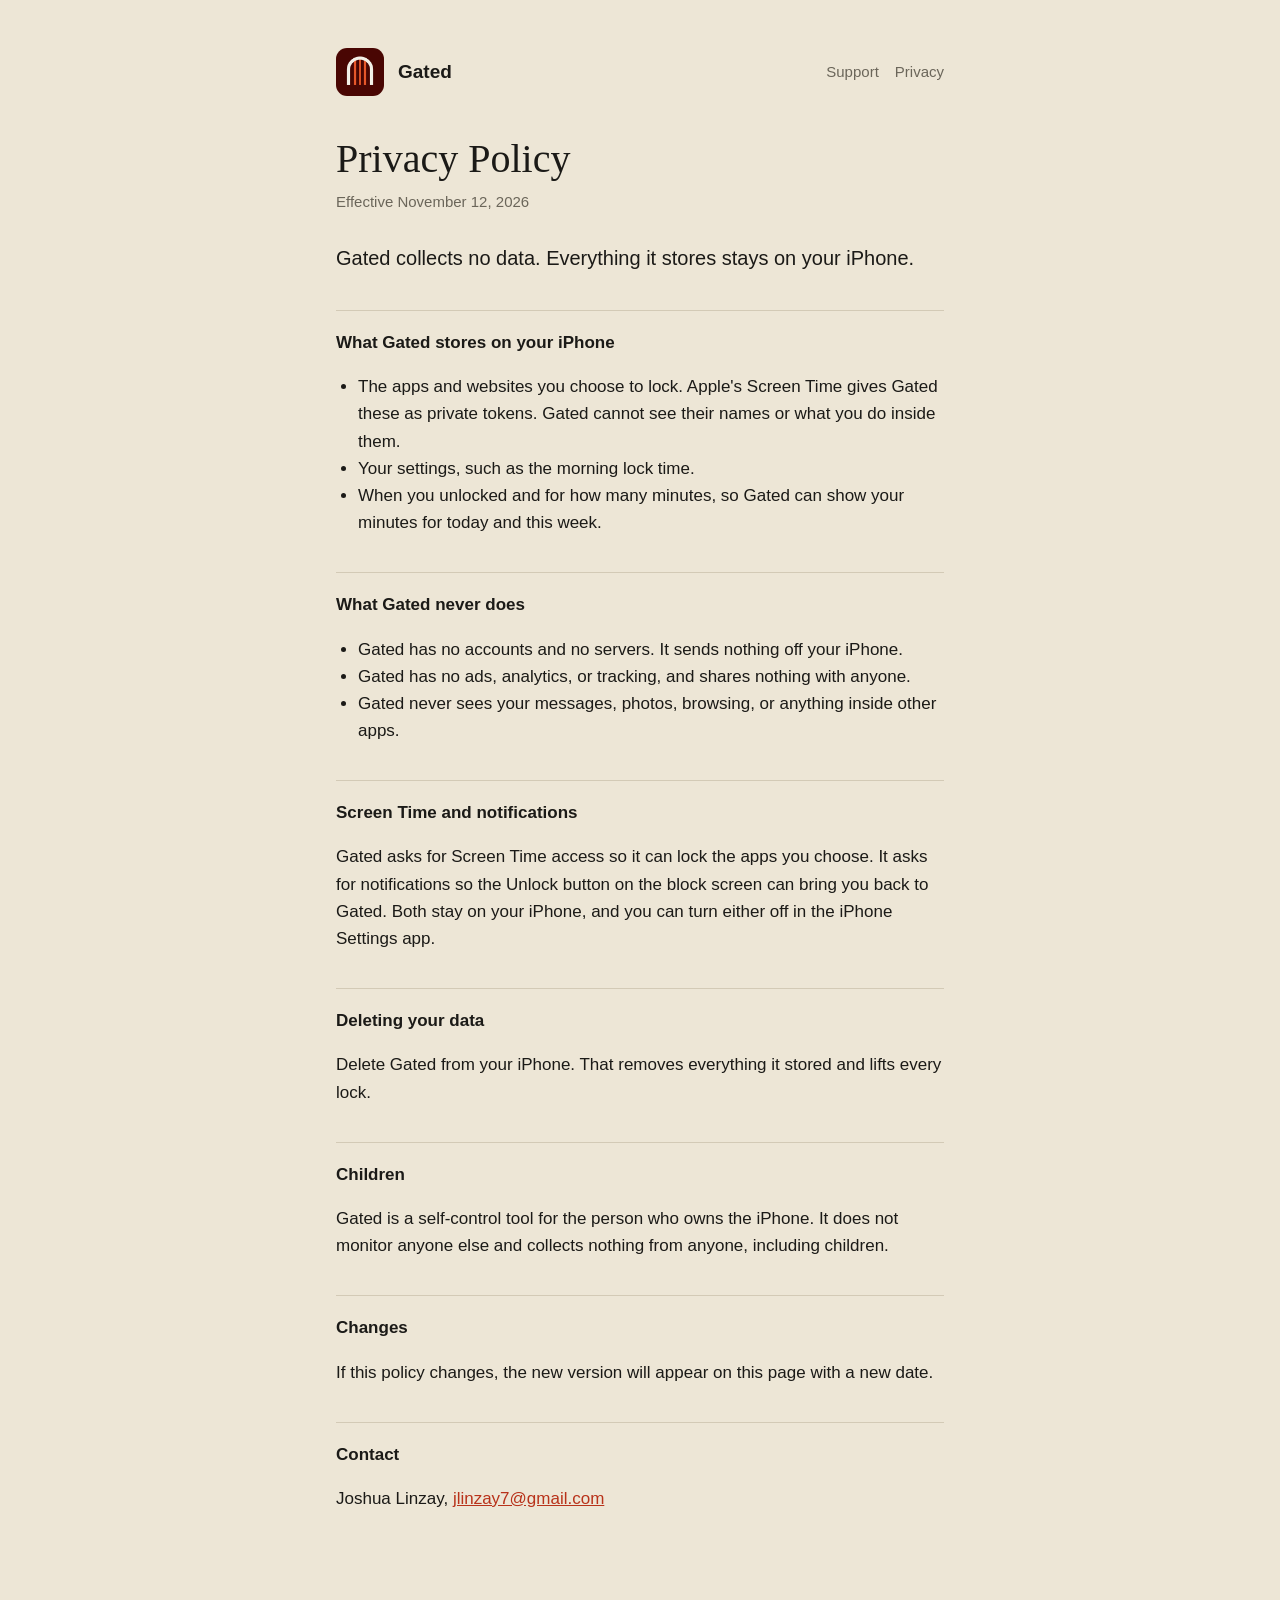
==== privacy.html @ f430f435 "Gated landing, privacy, and support pages Co-Authored-By: Claude Opus 5.5 <noreply@anthropic.com>" ====
<!doctype html>
<html lang="en"><head><meta charset="utf-8"><meta name="viewport" content="width=device-width, initial-scale=1">
<title>Gated Privacy Policy</title><link rel="stylesheet" href="style.css"></head>
<body><main>
<header><img src="icon.png" alt=""><a href="./">Gated</a><nav><a href="support.html">Support</a><a href="privacy.html">Privacy</a></nav></header>
<h1>Privacy Policy</h1>
<p class="date">Effective November 12, 2026</p>
<p class="lead">Gated collects no data. Everything it stores stays on your iPhone.</p>

<h2>What Gated stores on your iPhone</h2>
<ul>
<li>The apps and websites you choose to lock. Apple's Screen Time gives Gated these as private tokens. Gated cannot see their names or what you do inside them.</li>
<li>Your settings, such as the morning lock time.</li>
<li>When you unlocked and for how many minutes, so Gated can show your minutes for today and this week.</li>
</ul>

<h2>What Gated never does</h2>
<ul>
<li>Gated has no accounts and no servers. It sends nothing off your iPhone.</li>
<li>Gated has no ads, analytics, or tracking, and shares nothing with anyone.</li>
<li>Gated never sees your messages, photos, browsing, or anything inside other apps.</li>
</ul>

<h2>Screen Time and notifications</h2>
<p>Gated asks for Screen Time access so it can lock the apps you choose. It asks for notifications so the Unlock button on the block screen can bring you back to Gated. Both stay on your iPhone, and you can turn either off in the iPhone Settings app.</p>

<h2>Deleting your data</h2>
<p>Delete Gated from your iPhone. That removes everything it stored and lifts every lock.</p>

<h2>Children</h2>
<p>Gated is a self-control tool for the person who owns the iPhone. It does not monitor anyone else and collects nothing from anyone, including children.</p>

<h2>Changes</h2>
<p>If this policy changes, the new version will appear on this page with a new date.</p>

<h2>Contact</h2>
<p>Joshua Linzay, <a href="mailto:jlinzay7@gmail.com">jlinzay7@gmail.com</a></p>
</main></body></html>
---- style.css ----
:root { --paper:#EDE6D6; --ink:#1B1A17; --muted:#6B665A; --stamp:#B8321A; --rule:#D3CAB6; }
* { box-sizing:border-box; }
body { margin:0; background:var(--paper); color:var(--ink); font:17px/1.6 -apple-system, BlinkMacSystemFont, "Helvetica Neue", sans-serif; }
main { max-width:640px; margin:0 auto; padding:48px 16px 80px; }
header { display:flex; align-items:center; gap:14px; margin-bottom:40px; }
header img { width:48px; height:48px; border-radius:11px; }
header a { color:var(--ink); text-decoration:none; font-weight:600; font-size:19px; }
nav { margin-left:auto; display:flex; gap:16px; font-size:15px; }
nav a { color:var(--muted); font-weight:400; font-size:15px; }
h1 { font-family:Georgia, "Times New Roman", serif; font-weight:400; font-size:40px; line-height:1.15; margin:0 0 8px; }
h2 { font-size:17px; margin:36px 0 6px; padding-top:18px; border-top:1px solid var(--rule); }
.date { color:var(--muted); font-size:15px; margin:0 0 28px; }
.lead { font-size:20px; }
a { color:var(--stamp); }
ol, ul { padding-left:22px; }
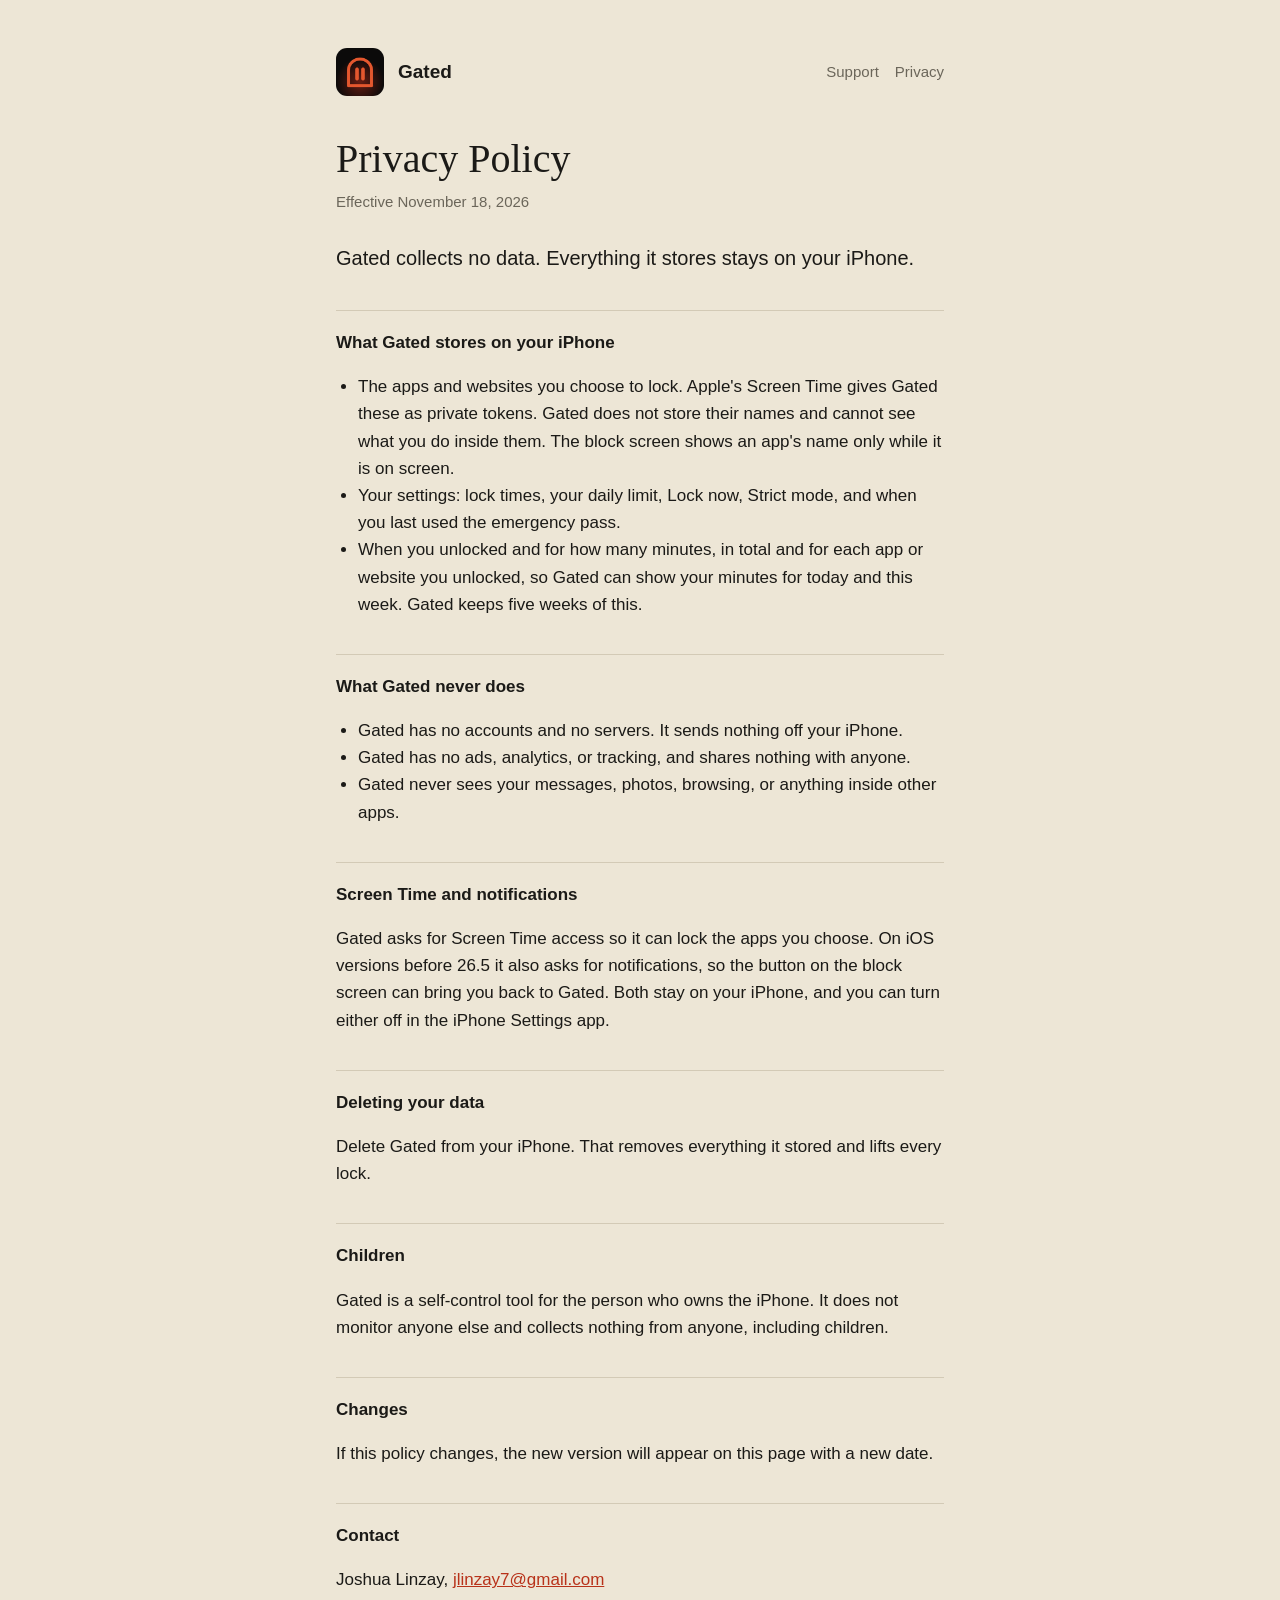
==== commit c4153ecf: "Update the privacy policy for Gated 1.1 Co-Authored-By: Claude Fable 5.2 <noreply@anthropic.com>" ====
--- a/privacy.html
+++ b/privacy.html
@@ -4,14 +4,14 @@
 <body><main>
 <header><img src="icon.png" alt=""><a href="./">Gated</a><nav><a href="support.html">Support</a><a href="privacy.html">Privacy</a></nav></header>
 <h1>Privacy Policy</h1>
-<p class="date">Effective November 12, 2026</p>
+<p class="date">Effective November 18, 2026</p>
 <p class="lead">Gated collects no data. Everything it stores stays on your iPhone.</p>
 
 <h2>What Gated stores on your iPhone</h2>
 <ul>
-<li>The apps and websites you choose to lock. Apple's Screen Time gives Gated these as private tokens. Gated cannot see their names or what you do inside them.</li>
-<li>Your settings, such as the morning lock time.</li>
-<li>When you unlocked and for how many minutes, so Gated can show your minutes for today and this week.</li>
+<li>The apps and websites you choose to lock. Apple's Screen Time gives Gated these as private tokens. Gated does not store their names and cannot see what you do inside them. The block screen shows an app's name only while it is on screen.</li>
+<li>Your settings: lock times, your daily limit, Lock now, Strict mode, and when you last used the emergency pass.</li>
+<li>When you unlocked and for how many minutes, in total and for each app or website you unlocked, so Gated can show your minutes for today and this week. Gated keeps five weeks of this.</li>
 </ul>
 
 <h2>What Gated never does</h2>
@@ -22,7 +22,7 @@
 </ul>
 
 <h2>Screen Time and notifications</h2>
-<p>Gated asks for Screen Time access so it can lock the apps you choose. It asks for notifications so the Unlock button on the block screen can bring you back to Gated. Both stay on your iPhone, and you can turn either off in the iPhone Settings app.</p>
+<p>Gated asks for Screen Time access so it can lock the apps you choose. On iOS versions before 26.5 it also asks for notifications, so the button on the block screen can bring you back to Gated. Both stay on your iPhone, and you can turn either off in the iPhone Settings app.</p>
 
 <h2>Deleting your data</h2>
 <p>Delete Gated from your iPhone. That removes everything it stored and lifts every lock.</p>
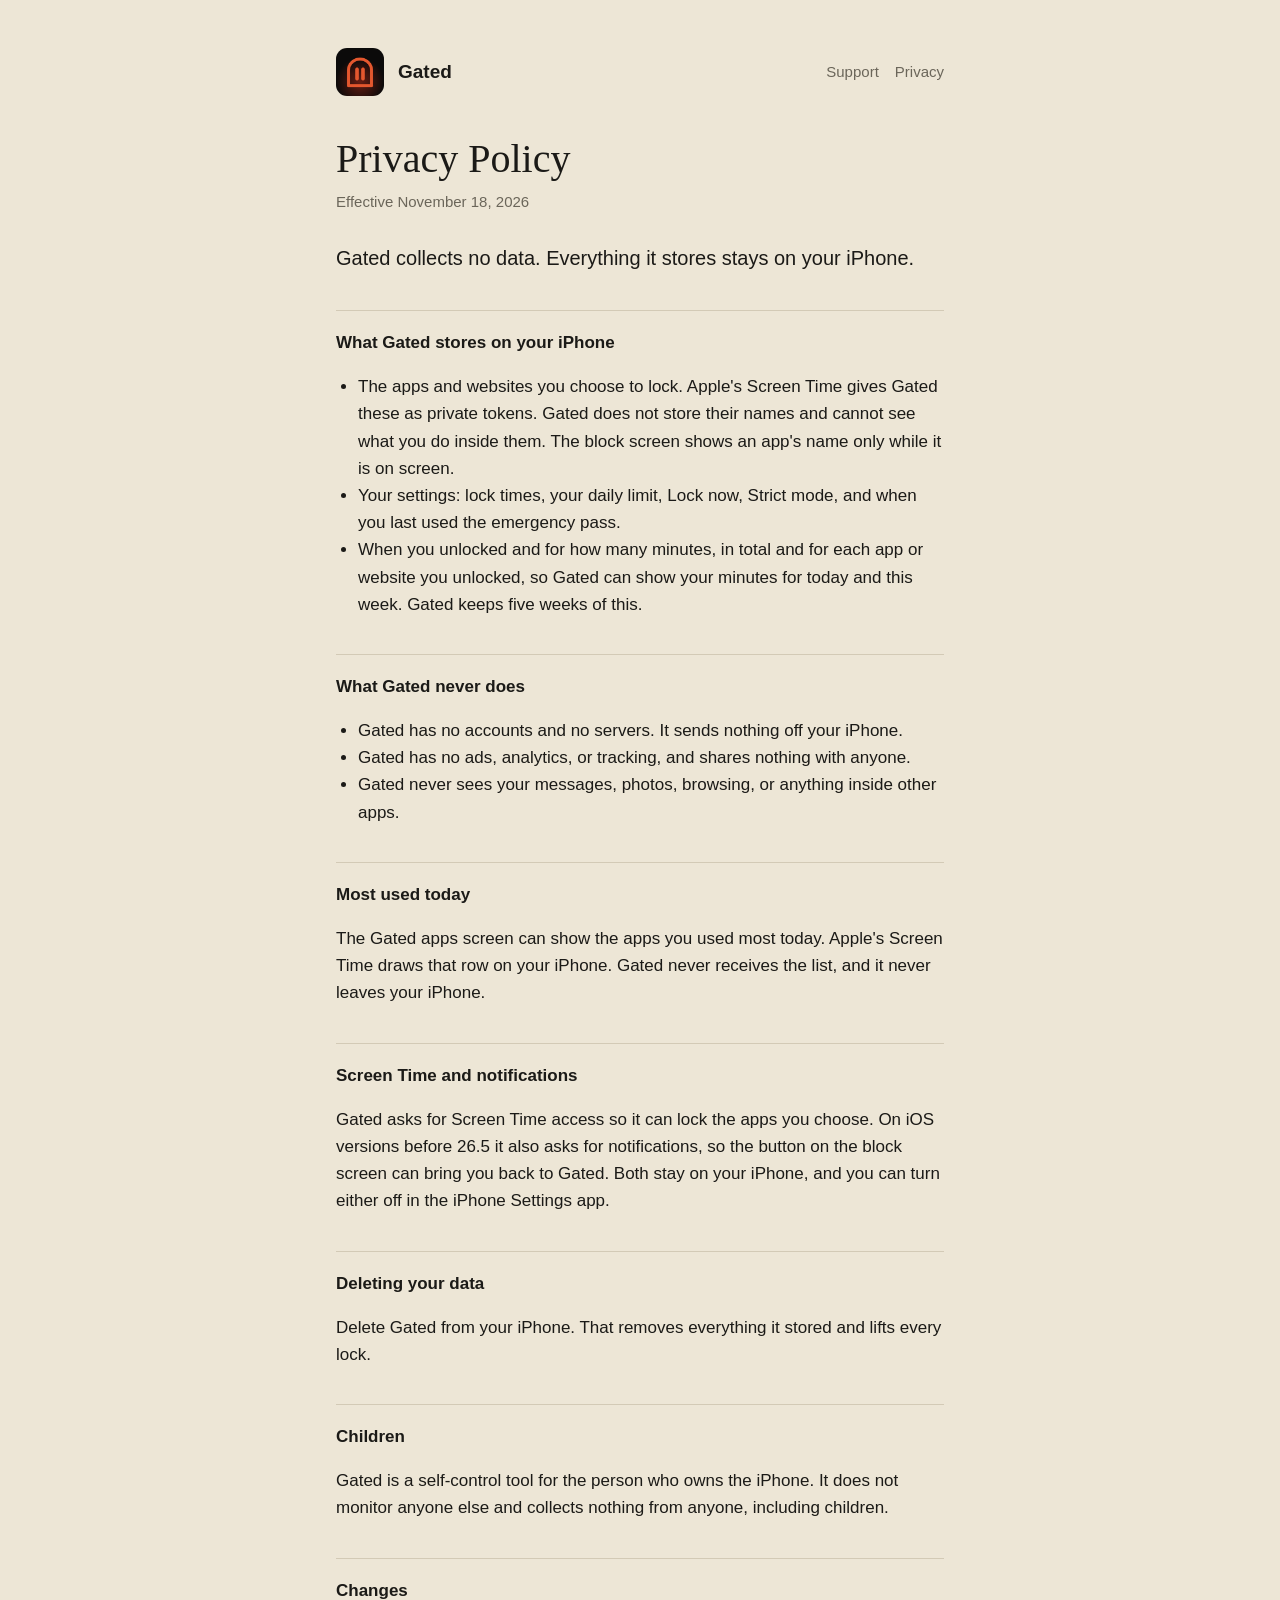
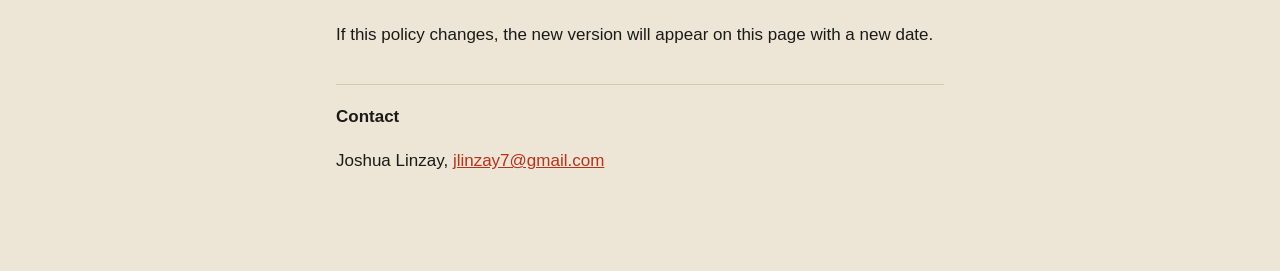
==== commit efc19980: "Privacy policy: Most used today, for Gated 1.2" ====
--- a/privacy.html
+++ b/privacy.html
@@ -21,6 +21,9 @@
 <li>Gated never sees your messages, photos, browsing, or anything inside other apps.</li>
 </ul>
 
+<h2>Most used today</h2>
+<p>The Gated apps screen can show the apps you used most today. Apple's Screen Time draws that row on your iPhone. Gated never receives the list, and it never leaves your iPhone.</p>
+
 <h2>Screen Time and notifications</h2>
 <p>Gated asks for Screen Time access so it can lock the apps you choose. On iOS versions before 26.5 it also asks for notifications, so the button on the block screen can bring you back to Gated. Both stay on your iPhone, and you can turn either off in the iPhone Settings app.</p>
 
